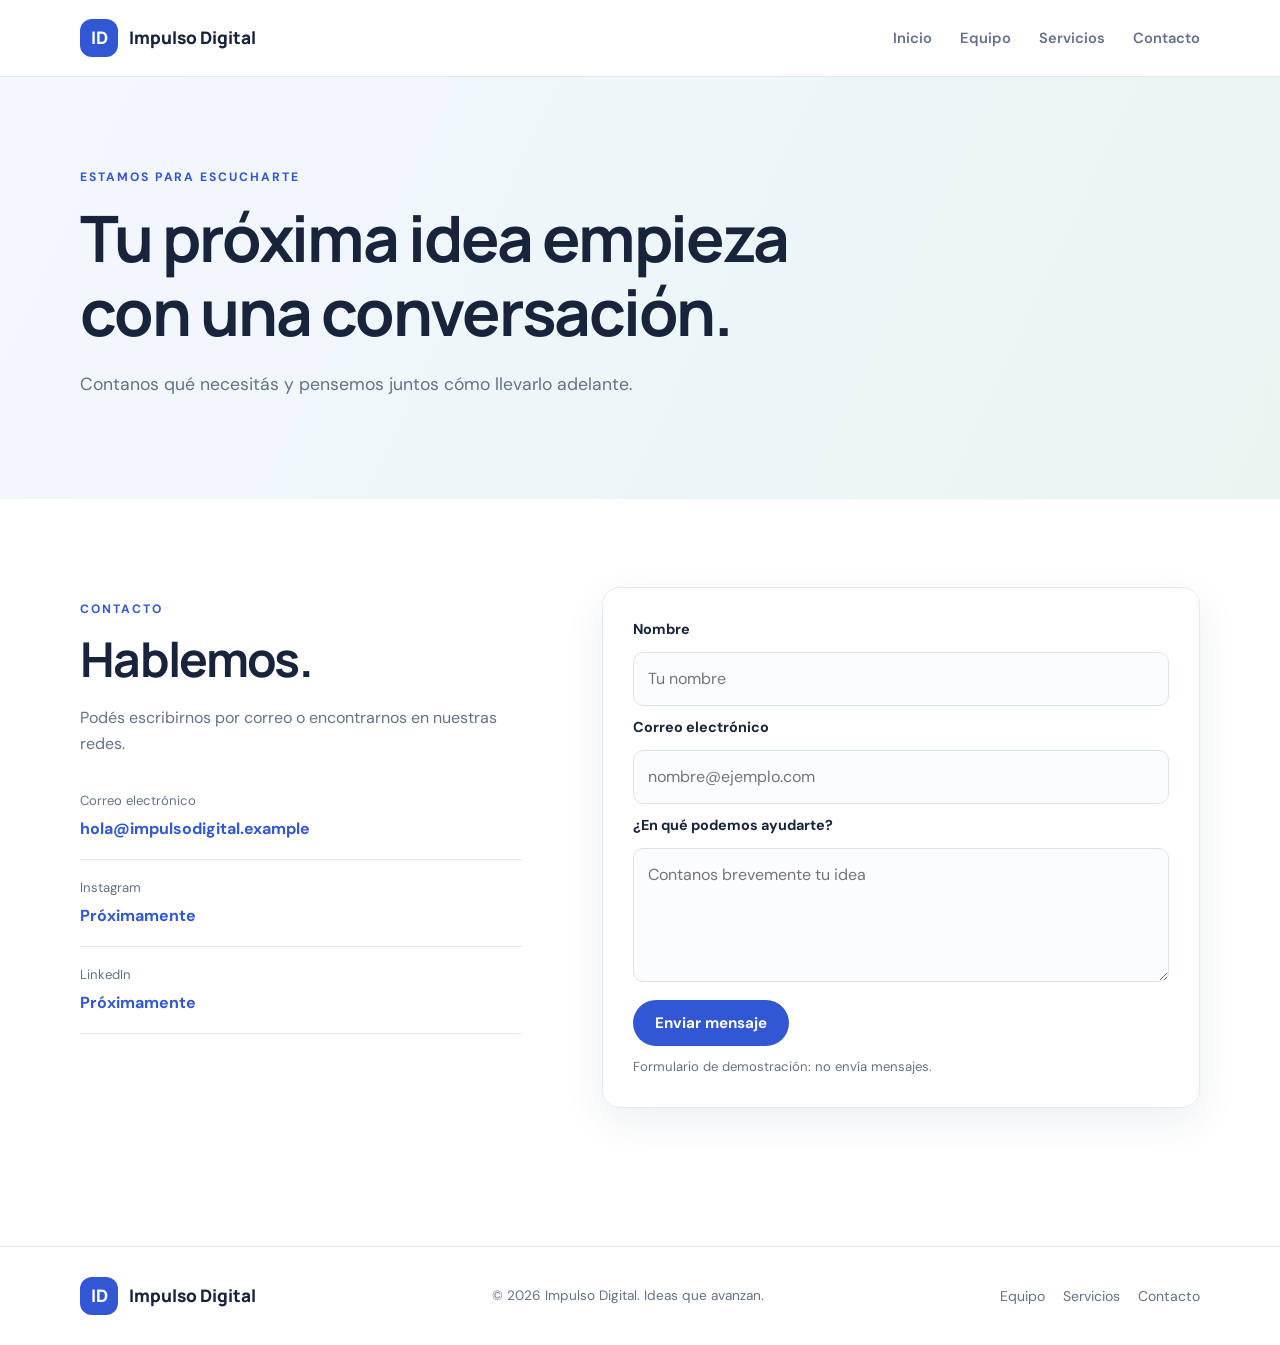
==== contacto.html @ 9b621901 "Add files via upload" ====
<!DOCTYPE html>
<html lang="es">
<head>
  <meta charset="UTF-8">
  <meta name="viewport" content="width=device-width, initial-scale=1.0">
  <title>Impulso Digital | Contacto</title>
  <link rel="stylesheet" href="css/style.css">
</head>
<body>
  <div id="navbar-container"></div>

  <main>
    <section class="page-hero">
      <div class="container">
        <p class="eyebrow">ESTAMOS PARA ESCUCHARTE</p>
        <h1>Tu próxima idea empieza con una conversación.</h1>
        <p>Contanos qué necesitás y pensemos juntos cómo llevarlo adelante.</p>
      </div>
    </section>

    <section class="section">
      <div class="container contact-layout">
        <div class="contact-details">
          <p class="eyebrow">CONTACTO</p>
          <h2>Hablemos.</h2>
          <p>Podés escribirnos por correo o encontrarnos en nuestras redes.</p>

          <div class="contact-item">
            <span class="contact-label">Correo electrónico</span>
            <a href="mailto:hola@impulsodigital.example">hola@impulsodigital.example</a>
          </div>
          <div class="contact-item">
            <span class="contact-label">Instagram</span>
            <a href="#" target="_blank" rel="noopener">Próximamente</a>
          </div>
          <div class="contact-item">
            <span class="contact-label">LinkedIn</span>
            <a href="#" target="_blank" rel="noopener">Próximamente</a>
          </div>
        </div>

        <form class="contact-form" id="contact-form">
          <label for="name">Nombre</label>
          <input id="name" name="name" type="text" placeholder="Tu nombre" required>

          <label for="email">Correo electrónico</label>
          <input id="email" name="email" type="email" placeholder="nombre@ejemplo.com" required>

          <label for="message">¿En qué podemos ayudarte?</label>
          <textarea id="message" name="message" rows="4" placeholder="Contanos brevemente tu idea" required></textarea>

          <button class="button button-primary" type="submit">Enviar mensaje</button>
          <p class="form-feedback" id="form-feedback" aria-live="polite">Formulario de demostración: no envía mensajes.</p>
        </form>
      </div>
    </section>
  </main>

  <footer id="footer-container"></footer>
  <script src="js/navbar.js"></script>
  <script src="js/main.js"></script>
</body>
</html>
---- css/style.css ----
@import url('https://fonts.googleapis.com/css2?family=DM+Sans:wght@400;500;600;700&family=Manrope:wght@400;500;600;700;800&display=swap');

:root {
  --ink: #17243b;
  --muted: #64718a;
  --blue: #3157d5;
  --blue-dark: #203da5;
  --mint: #dff5ed;
  --paper: #ffffff;
  --soft: #f4f7fc;
  --line: #e5eaf2;
  --radius: 18px;
  --shadow: 0 14px 40px rgba(25, 45, 85, .08);
}

* {
  box-sizing: border-box;
}

html {
  scroll-behavior: smooth;
}

body {
  margin: 0;
  color: var(--ink);
  background: var(--paper);
  font-family: 'DM Sans', Arial, sans-serif;
  line-height: 1.65;
}

h1,
h2,
h3 {
  font-family: 'Manrope', Arial, sans-serif;
  line-height: 1.15;
  letter-spacing: -.035em;
}

h1 {
  max-width: 760px;
  margin: 14px 0 22px;
  font-size: clamp(2.7rem, 6vw, 5rem);
}

h2 {
  margin: 10px 0 18px;
  font-size: clamp(2rem, 4vw, 3rem);
}

h3 {
  margin: 8px 0;
  font-size: 1.25rem;
}

p {
  color: var(--muted);
}

a {
  color: inherit;
  text-decoration: none;
}

.container {
  width: min(1120px, calc(100% - 48px));
  margin: 0 auto;
}

.eyebrow {
  color: var(--blue);
  font-size: .76rem;
  font-weight: 700;
  letter-spacing: .16em;
}

.site-header {
  position: sticky;
  top: 0;
  z-index: 20;
  border-bottom: 1px solid var(--line);
  background: rgba(255, 255, 255, .94);
  backdrop-filter: blur(12px);
}

.nav-inner {
  display: flex;
  min-height: 76px;
  align-items: center;
  justify-content: space-between;
  gap: 24px;
}

.brand {
  display: flex;
  align-items: center;
  gap: 11px;
  font-family: 'Manrope', sans-serif;
  font-size: 1.08rem;
  font-weight: 800;
}

.brand-mark {
  display: grid;
  width: 38px;
  height: 38px;
  place-items: center;
  border-radius: 12px;
  color: white;
  background: var(--blue);
  font-weight: 800;
}

.nav-links {
  display: flex;
  align-items: center;
  gap: 28px;
}

.nav-links a {
  color: var(--muted);
  font-size: .92rem;
  font-weight: 600;
}

.nav-links a:hover,
.nav-links a.active {
  color: var(--blue);
}

.menu-toggle {
  display: none;
  padding: 8px 12px;
  border: 1px solid var(--line);
  border-radius: 10px;
  color: var(--ink);
  background: white;
  font-size: 1.2rem;
  cursor: pointer;
}

.hero {
  position: relative;
  overflow: hidden;
  padding: 112px 0 120px;
  background: linear-gradient(115deg, #f4f7ff 0%, #edf3ff 58%, #e2f5ef 100%);
}

.hero-content {
  position: relative;
  z-index: 2;
}

.hero-copy {
  max-width: 560px;
  margin: 0 0 32px;
  font-size: 1.18rem;
}

.hero-decoration {
  position: absolute;
  top: 50%;
  right: 8%;
  width: 350px;
  height: 350px;
  transform: translateY(-50%);
  opacity: .8;
}

.orbit {
  position: absolute;
  inset: 0;
  border: 1px solid rgba(49, 87, 213, .18);
  border-radius: 50%;
  transform: rotate(-25deg) scaleX(.7);
}

.orbit-two {
  inset: 36px -25px;
  border-color: rgba(33, 160, 125, .28);
  transform: rotate(35deg) scaleX(.72);
}

.orbit-center {
  position: absolute;
  top: 50%;
  left: 50%;
  display: grid;
  width: 116px;
  height: 116px;
  place-items: center;
  transform: translate(-50%, -50%);
  border-radius: 32px;
  color: white;
  background: var(--blue);
  box-shadow: 0 22px 50px rgba(49, 87, 213, .25);
  font: 800 2.2rem 'Manrope';
}

.button {
  display: inline-flex;
  align-items: center;
  justify-content: center;
  padding: 13px 22px;
  border: 0;
  border-radius: 999px;
  font: 700 .95rem 'DM Sans';
  cursor: pointer;
  transition: transform .2s, background .2s;
}

.button:hover {
  transform: translateY(-2px);
}

.button-primary {
  color: white;
  background: var(--blue);
}

.button-primary:hover {
  background: var(--blue-dark);
}

.button-light {
  color: var(--blue);
  background: white;
}

.section {
  padding: 88px 0;
}

.soft-section {
  background: var(--soft);
}

.two-column {
  display: grid;
  grid-template-columns: 1fr 1fr;
  align-items: start;
  gap: 80px;
}

.two-column p:first-child {
  margin-top: 0;
}

.text-link {
  display: inline-flex;
  align-items: center;
  gap: 10px;
  margin-top: 10px;
  color: var(--blue);
  font-weight: 700;
}

.section-heading {
  max-width: 680px;
  margin: 0 auto 42px;
  text-align: center;
}

.section-heading p {
  margin-bottom: 0;
}

.section-heading.align-left {
  margin-left: 0;
  text-align: left;
}

.card-grid {
  display: grid;
  gap: 22px;
}

.three-cards {
  grid-template-columns: repeat(3, 1fr);
}

.info-card {
  padding: 30px;
  border: 1px solid var(--line);
  border-radius: var(--radius);
  background: white;
  box-shadow: 0 8px 25px rgba(25, 45, 85, .03);
}

.info-card p {
  margin-bottom: 0;
}

.card-icon {
  display: inline-grid;
  width: 42px;
  height: 42px;
  place-items: center;
  border-radius: 13px;
  color: var(--blue);
  background: #edf1ff;
  font-weight: 800;
}

.center-action {
  margin-top: 28px;
  text-align: center;
}

.cta-section {
  padding-top: 20px;
}

.cta-panel {
  display: flex;
  align-items: center;
  justify-content: space-between;
  gap: 30px;
  padding: 42px 48px;
  border-radius: 24px;
  background: var(--ink);
}

.cta-panel h2 {
  max-width: 650px;
  margin-bottom: 0;
  color: white;
}

.cta-panel .eyebrow {
  color: #a9baff;
}

.page-hero {
  padding: 78px 0 82px;
  background: linear-gradient(115deg, #f4f7ff, #e8f5f1);
}

.page-hero h1 {
  max-width: 800px;
  font-size: clamp(2.5rem, 5vw, 4.2rem);
}

.page-hero p:last-child {
  max-width: 650px;
  font-size: 1.1rem;
}

.team-grid {
  display: grid;
  grid-template-columns: repeat(3, 1fr);
  gap: 22px;
}

.team-card {
  overflow: hidden;
  border: 1px solid var(--line);
  border-radius: var(--radius);
  background: white;
  box-shadow: var(--shadow);
}

.avatar {
  display: grid;
  height: 170px;
  place-items: center;
  color: white;
  font: 800 2.7rem 'Manrope';
  letter-spacing: -.06em;
}

.avatar-a {
  background: linear-gradient(135deg, #3157d5, #8a9df0);
}

.avatar-b {
  background: linear-gradient(135deg, #1a927e, #8bd7c3);
}

.avatar-c {
  background: linear-gradient(135deg, #d17b48, #f0c08b);
}

.avatar-d {
  background: linear-gradient(135deg, #684db5, #b2a0e8);
}

.avatar-e {
  background: linear-gradient(135deg, #bb527c, #f0a4be);
}

.team-card-body {
  padding: 22px;
}

.team-card-body p {
  margin: 8px 0;
}

.team-role {
  color: var(--blue);
  font-size: .75rem;
  font-weight: 700;
  text-transform: uppercase;
  letter-spacing: .1em;
}

.notice {
  margin-top: 30px;
  padding: 14px 18px;
  border-radius: 12px;
  background: #fff8e8;
  font-size: .88rem;
}

.service-list {
  max-width: 900px;
}

.service-row {
  display: grid;
  grid-template-columns: 70px 1fr 40px;
  align-items: start;
  gap: 24px;
  padding: 30px 0;
  border-bottom: 1px solid var(--line);
}

.service-row:first-child {
  padding-top: 0;
}

.service-number {
  color: var(--blue);
  font: 800 1.4rem 'Manrope';
}

.service-row h2 {
  margin: 0 0 10px;
  font-size: 1.7rem;
}

.service-row p {
  max-width: 700px;
  margin: 0;
}

.service-arrow {
  color: var(--blue);
  font-size: 1.5rem;
}

.contact-layout {
  display: grid;
  grid-template-columns: .85fr 1.15fr;
  gap: 80px;
}

.contact-details h2 {
  font-size: 3rem;
}

.contact-item {
  padding: 17px 0;
  border-bottom: 1px solid var(--line);
}

.contact-label {
  display: block;
  margin-bottom: 4px;
  color: var(--muted);
  font-size: .82rem;
}

.contact-item a {
  color: var(--blue);
  font-weight: 700;
}

.contact-form {
  display: grid;
  gap: 10px;
  padding: 30px;
  border: 1px solid var(--line);
  border-radius: var(--radius);
  box-shadow: var(--shadow);
}

.contact-form label {
  font-size: .9rem;
  font-weight: 700;
}

.contact-form input,
.contact-form textarea {
  width: 100%;
  padding: 13px 14px;
  border: 1px solid #dce3ef;
  border-radius: 10px;
  color: var(--ink);
  background: #fbfcff;
  font: inherit;
}

.contact-form input:focus,
.contact-form textarea:focus {
  outline: 2px solid #cbd6ff;
  border-color: var(--blue);
}

.contact-form .button {
  justify-self: start;
  margin-top: 8px;
}

.form-feedback {
  margin: 0;
  font-size: .82rem;
}

.site-footer {
  margin-top: 50px;
  padding: 30px 0;
  border-top: 1px solid var(--line);
}

.footer-inner {
  display: flex;
  align-items: center;
  justify-content: space-between;
  gap: 20px;
}

.footer-inner p {
  margin: 0;
  font-size: .85rem;
}

.footer-links {
  display: flex;
  gap: 18px;
  color: var(--muted);
  font-size: .88rem;
}

@media (max-width: 850px) {
  .hero-decoration {
    right: -120px;
    opacity: .25;
  }

  .two-column,
  .contact-layout {
    grid-template-columns: 1fr;
    gap: 28px;
  }

  .team-grid {
    grid-template-columns: repeat(2, 1fr);
  }

  .three-cards {
    grid-template-columns: 1fr;
  }
}

@media (max-width: 620px) {
  .container {
    width: min(100% - 32px, 1120px);
  }

  .hero {
    padding: 78px 0 84px;
  }

  .hero-decoration {
    display: none;
  }

  .section {
    padding: 62px 0;
  }

  .nav-inner {
    min-height: 68px;
  }

  .menu-toggle {
    display: inline-block;
  }

  .nav-links {
    position: absolute;
    top: 68px;
    right: 0;
    left: 0;
    display: none;
    flex-direction: column;
    align-items: flex-start;
    gap: 16px;
    padding: 18px 24px 24px;
    border-bottom: 1px solid var(--line);
    background: white;
  }

  .nav-links.is-open {
    display: flex;
  }

  .team-grid {
    grid-template-columns: 1fr;
  }

  .cta-panel {
    align-items: flex-start;
    flex-direction: column;
    padding: 30px 24px;
  }

  .service-row {
    grid-template-columns: 42px 1fr;
    gap: 14px;
  }

  .service-arrow {
    display: none;
  }

  .contact-form {
    padding: 22px;
  }

  .footer-inner {
    align-items: flex-start;
    flex-direction: column;
  }
}
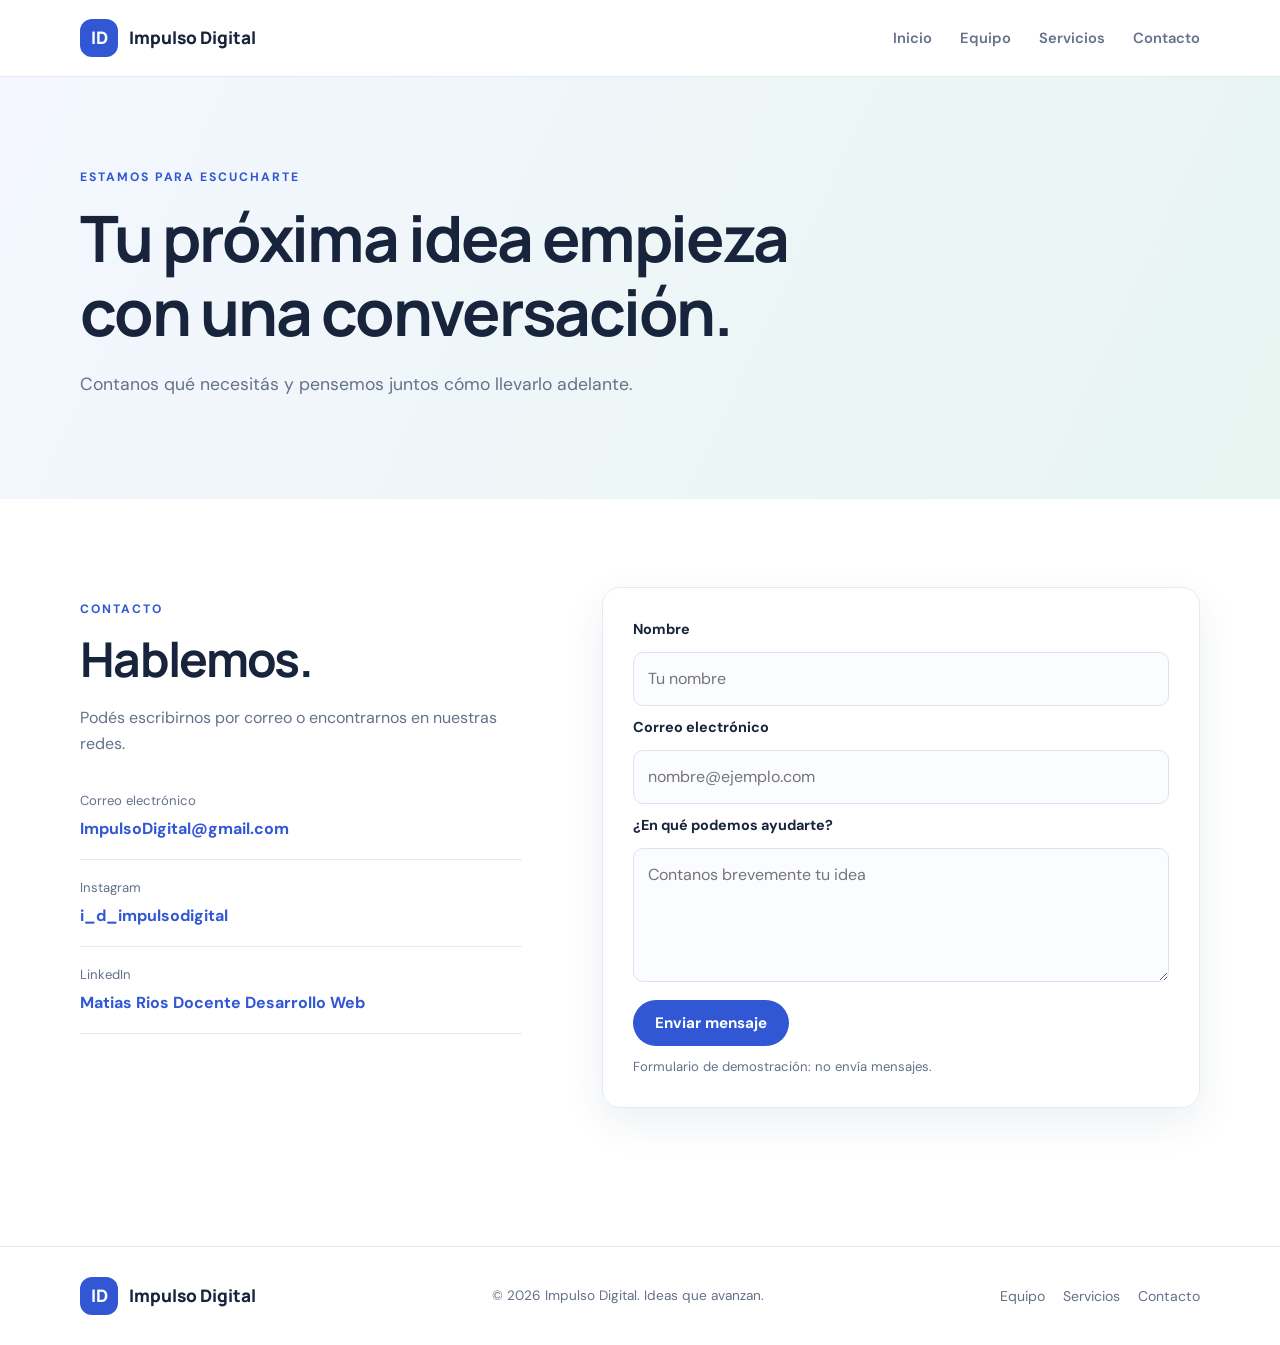
==== commit b1679471: "Cambie la informacion de contacto con el mail istagram y likedin" ====
--- a/contacto.html
+++ b/contacto.html
@@ -27,15 +27,15 @@
 
           <div class="contact-item">
             <span class="contact-label">Correo electrónico</span>
-            <a href="mailto:hola@impulsodigital.example">hola@impulsodigital.example</a>
+            <a href="ImpulsoDigital@gmail.com">ImpulsoDigital@gmail.com</a>
           </div>
           <div class="contact-item">
             <span class="contact-label">Instagram</span>
-            <a href="#" target="_blank" rel="noopener">Próximamente</a>
+            <a href="https://www.instagram.com/i_d_impulsodigital?utm_source=qr&vrfl=MXRhMXA4NjUwOTNlZQ%3D%3D" target="_blank" rel="noopener">i_d_impulsodigital</a>
           </div>
           <div class="contact-item">
             <span class="contact-label">LinkedIn</span>
-            <a href="#" target="_blank" rel="noopener">Próximamente</a>
+            <a href="https://ar.linkedin.com/in/matiaserios" target="_blank" rel="noopener">Matias Rios Docente Desarrollo Web</a>
           </div>
         </div>
 
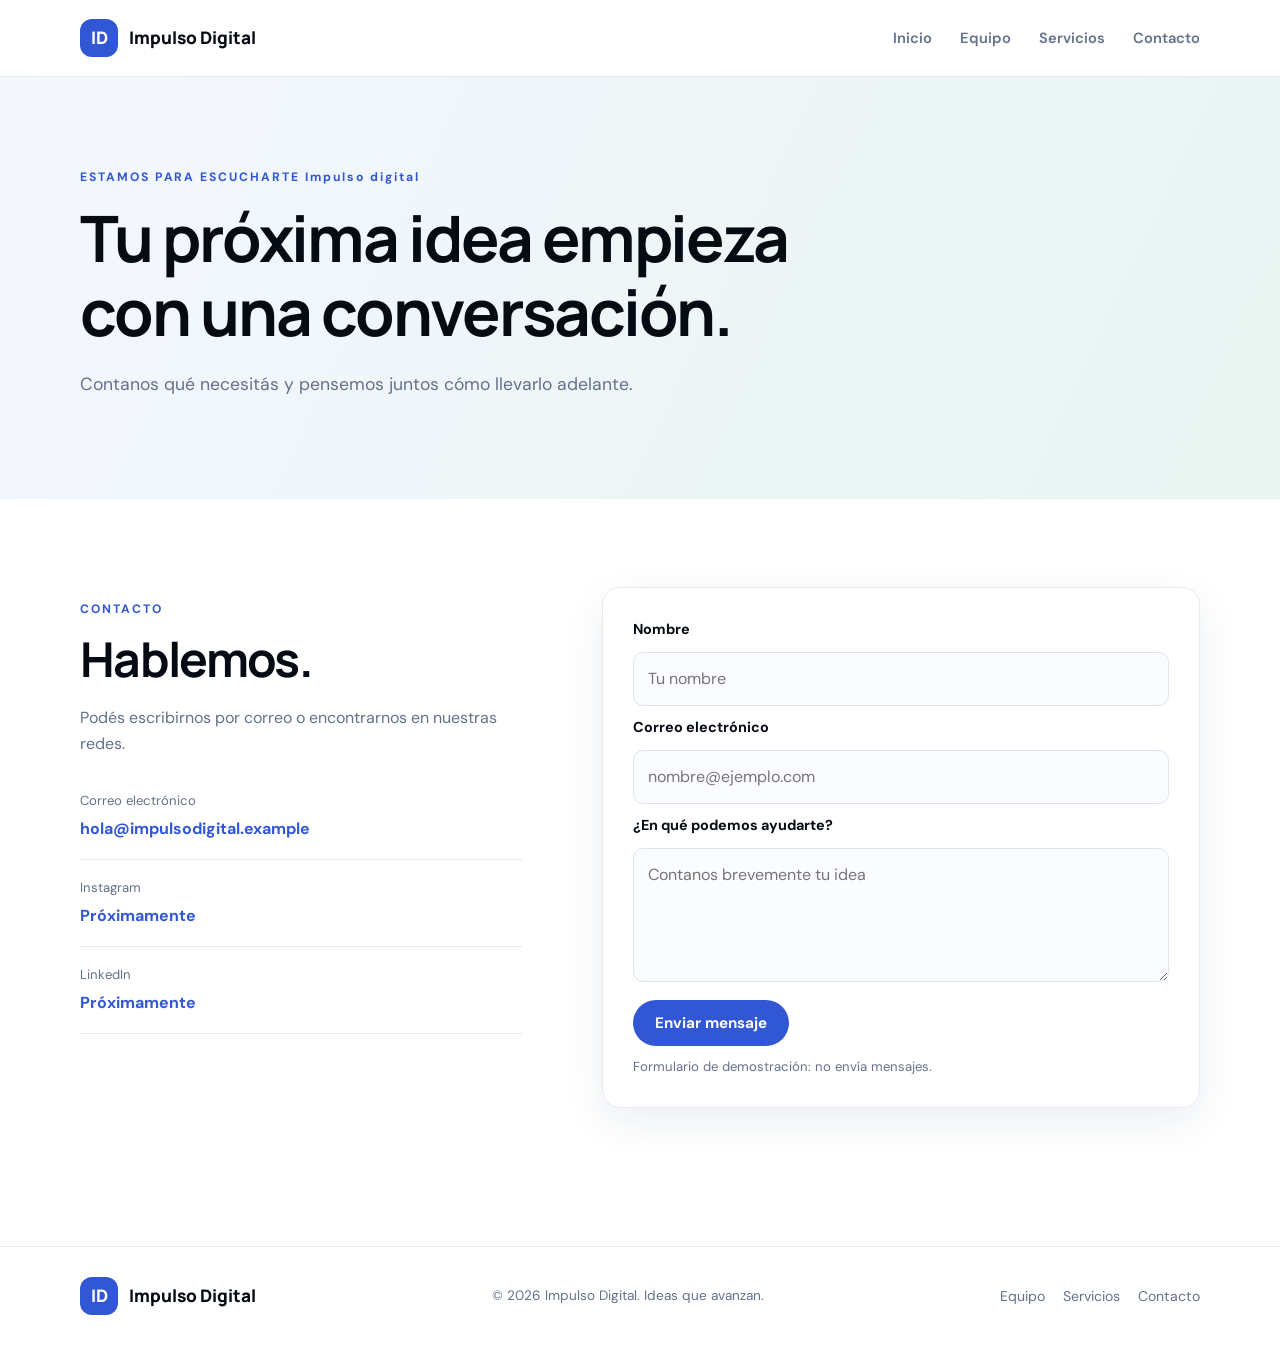
==== commit 06011f43: "Adaptacion dispositvos moviles" ====
--- a/contacto.html
+++ b/contacto.html
@@ -12,7 +12,7 @@
   <main>
     <section class="page-hero">
       <div class="container">
-        <p class="eyebrow">ESTAMOS PARA ESCUCHARTE</p>
+        <p class="eyebrow">ESTAMOS PARA ESCUCHARTE Impulso digital</p>
         <h1>Tu próxima idea empieza con una conversación.</h1>
         <p>Contanos qué necesitás y pensemos juntos cómo llevarlo adelante.</p>
       </div>
@@ -27,15 +27,15 @@
 
           <div class="contact-item">
             <span class="contact-label">Correo electrónico</span>
-            <a href="ImpulsoDigital@gmail.com">ImpulsoDigital@gmail.com</a>
+            <a href="mailto:hola@impulsodigital.example">hola@impulsodigital.example</a>
           </div>
           <div class="contact-item">
             <span class="contact-label">Instagram</span>
-            <a href="https://www.instagram.com/i_d_impulsodigital?utm_source=qr&vrfl=MXRhMXA4NjUwOTNlZQ%3D%3D" target="_blank" rel="noopener">i_d_impulsodigital</a>
+            <a href="#" target="_blank" rel="noopener">Próximamente</a>
           </div>
           <div class="contact-item">
             <span class="contact-label">LinkedIn</span>
-            <a href="https://ar.linkedin.com/in/matiaserios" target="_blank" rel="noopener">Matias Rios Docente Desarrollo Web</a>
+            <a href="#" target="_blank" rel="noopener">Próximamente</a>
           </div>
         </div>
 
--- a/css/style.css
+++ b/css/style.css
@@ -1,7 +1,7 @@
 @import url('https://fonts.googleapis.com/css2?family=DM+Sans:wght@400;500;600;700&family=Manrope:wght@400;500;600;700;800&display=swap');
 
 :root {
-  --ink: #17243b;
+  --ink: #060b13;
   --muted: #64718a;
   --blue: #3157d5;
   --blue-dark: #203da5;
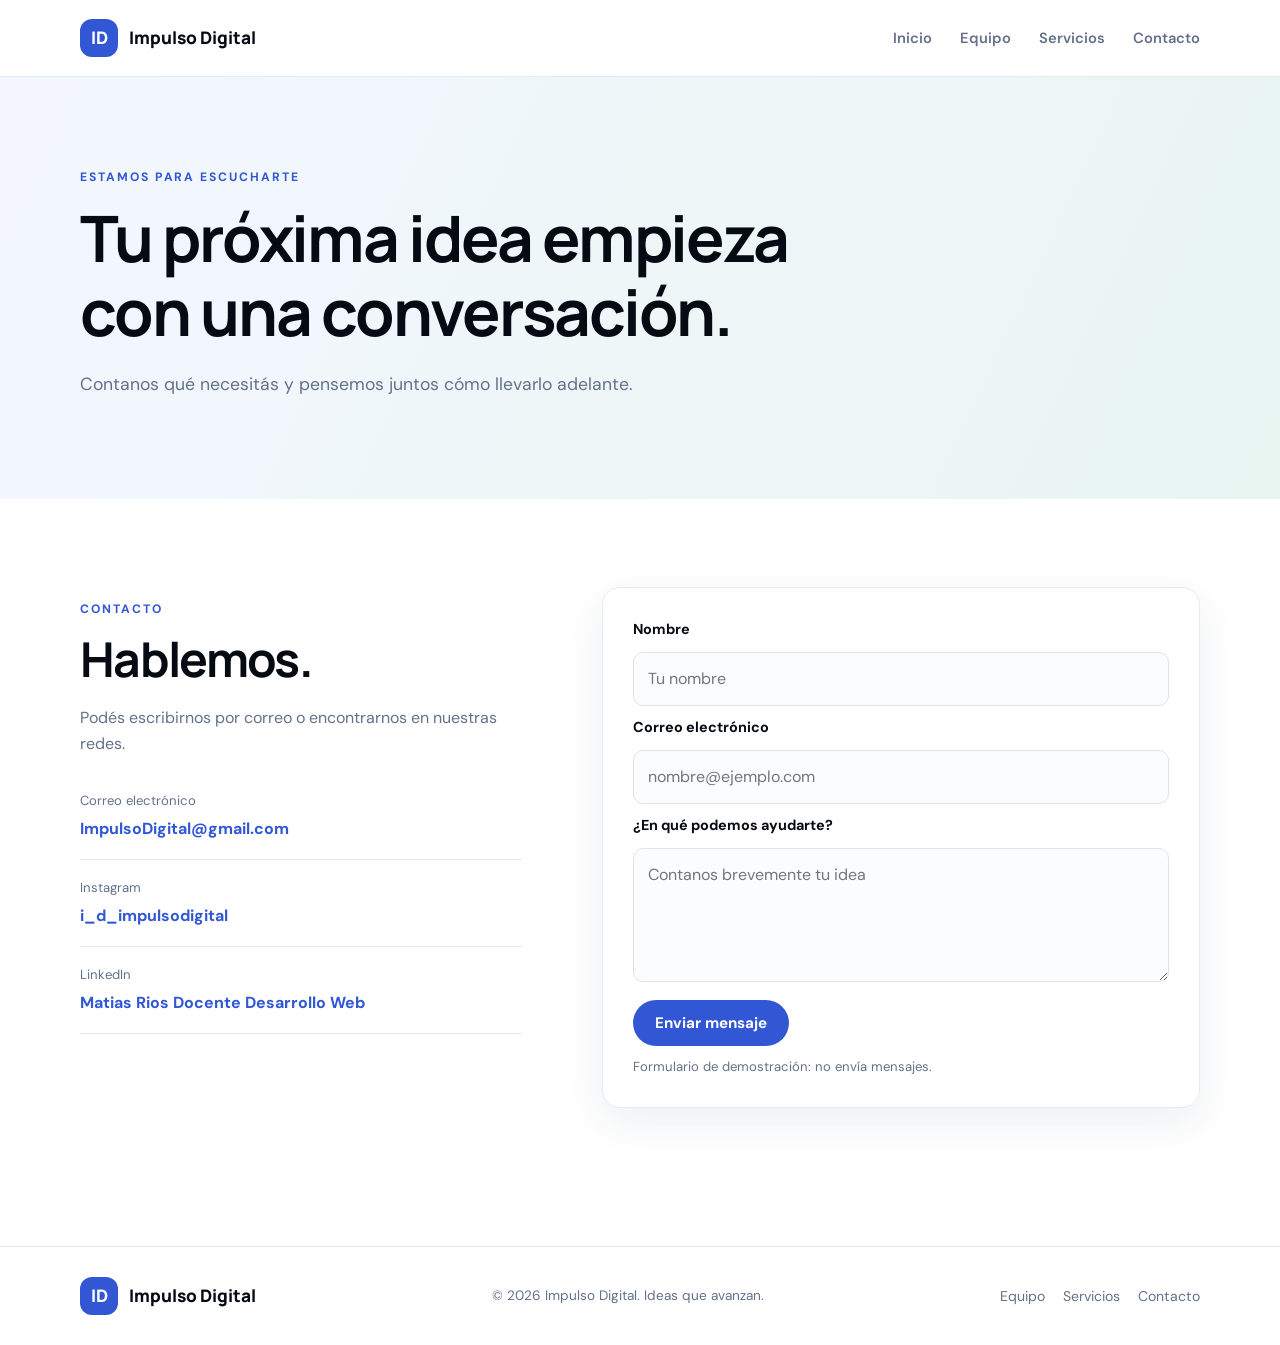
==== commit dd460a1b: "Merge pull request #1 from desaweb2026/esteban-matlach Cambie la informacion de contacto con el mail" ====
--- a/contacto.html
+++ b/contacto.html
@@ -12,7 +12,7 @@
   <main>
     <section class="page-hero">
       <div class="container">
-        <p class="eyebrow">ESTAMOS PARA ESCUCHARTE Impulso digital</p>
+        <p class="eyebrow">ESTAMOS PARA ESCUCHARTE</p>
         <h1>Tu próxima idea empieza con una conversación.</h1>
         <p>Contanos qué necesitás y pensemos juntos cómo llevarlo adelante.</p>
       </div>
@@ -27,15 +27,15 @@
 
           <div class="contact-item">
             <span class="contact-label">Correo electrónico</span>
-            <a href="mailto:hola@impulsodigital.example">hola@impulsodigital.example</a>
+            <a href="ImpulsoDigital@gmail.com">ImpulsoDigital@gmail.com</a>
           </div>
           <div class="contact-item">
             <span class="contact-label">Instagram</span>
-            <a href="#" target="_blank" rel="noopener">Próximamente</a>
+            <a href="https://www.instagram.com/i_d_impulsodigital?utm_source=qr&vrfl=MXRhMXA4NjUwOTNlZQ%3D%3D" target="_blank" rel="noopener">i_d_impulsodigital</a>
           </div>
           <div class="contact-item">
             <span class="contact-label">LinkedIn</span>
-            <a href="#" target="_blank" rel="noopener">Próximamente</a>
+            <a href="https://ar.linkedin.com/in/matiaserios" target="_blank" rel="noopener">Matias Rios Docente Desarrollo Web</a>
           </div>
         </div>
 
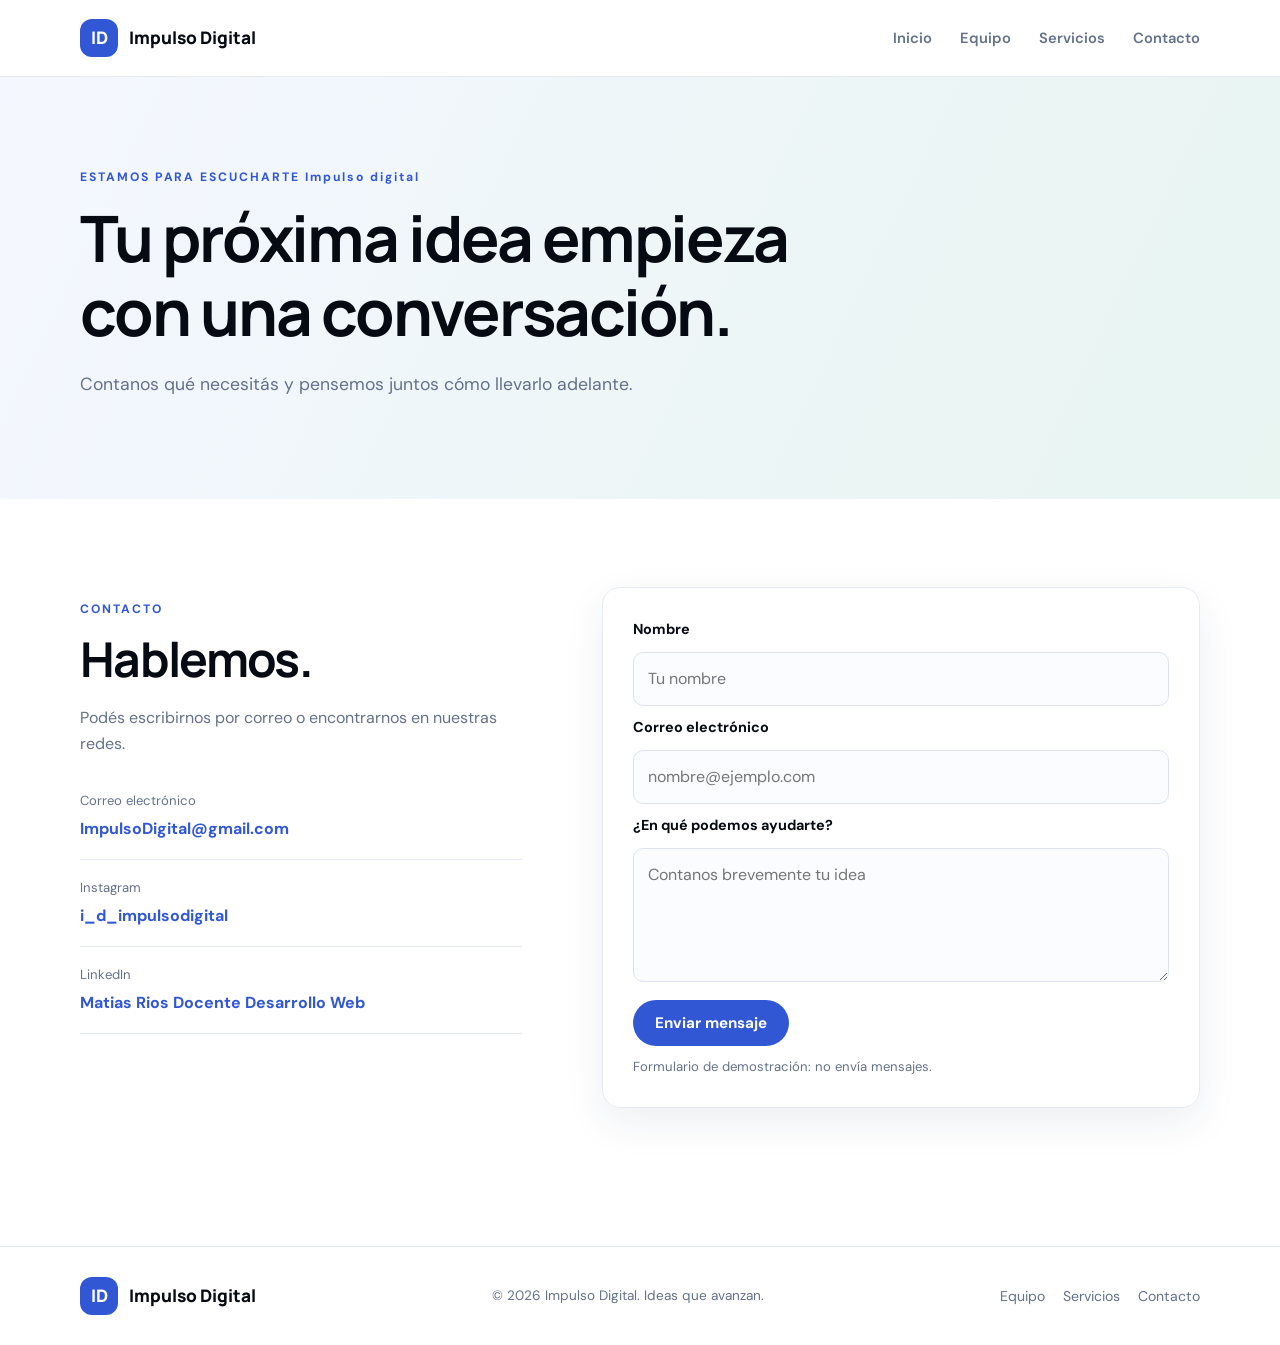
==== commit c6843acd: "Merge pull request #2 from desaweb2026/agustin-bazan Modificaciones en el index.html" ====
--- a/contacto.html
+++ b/contacto.html
@@ -12,7 +12,7 @@
   <main>
     <section class="page-hero">
       <div class="container">
-        <p class="eyebrow">ESTAMOS PARA ESCUCHARTE</p>
+        <p class="eyebrow">ESTAMOS PARA ESCUCHARTE Impulso digital</p>
         <h1>Tu próxima idea empieza con una conversación.</h1>
         <p>Contanos qué necesitás y pensemos juntos cómo llevarlo adelante.</p>
       </div>
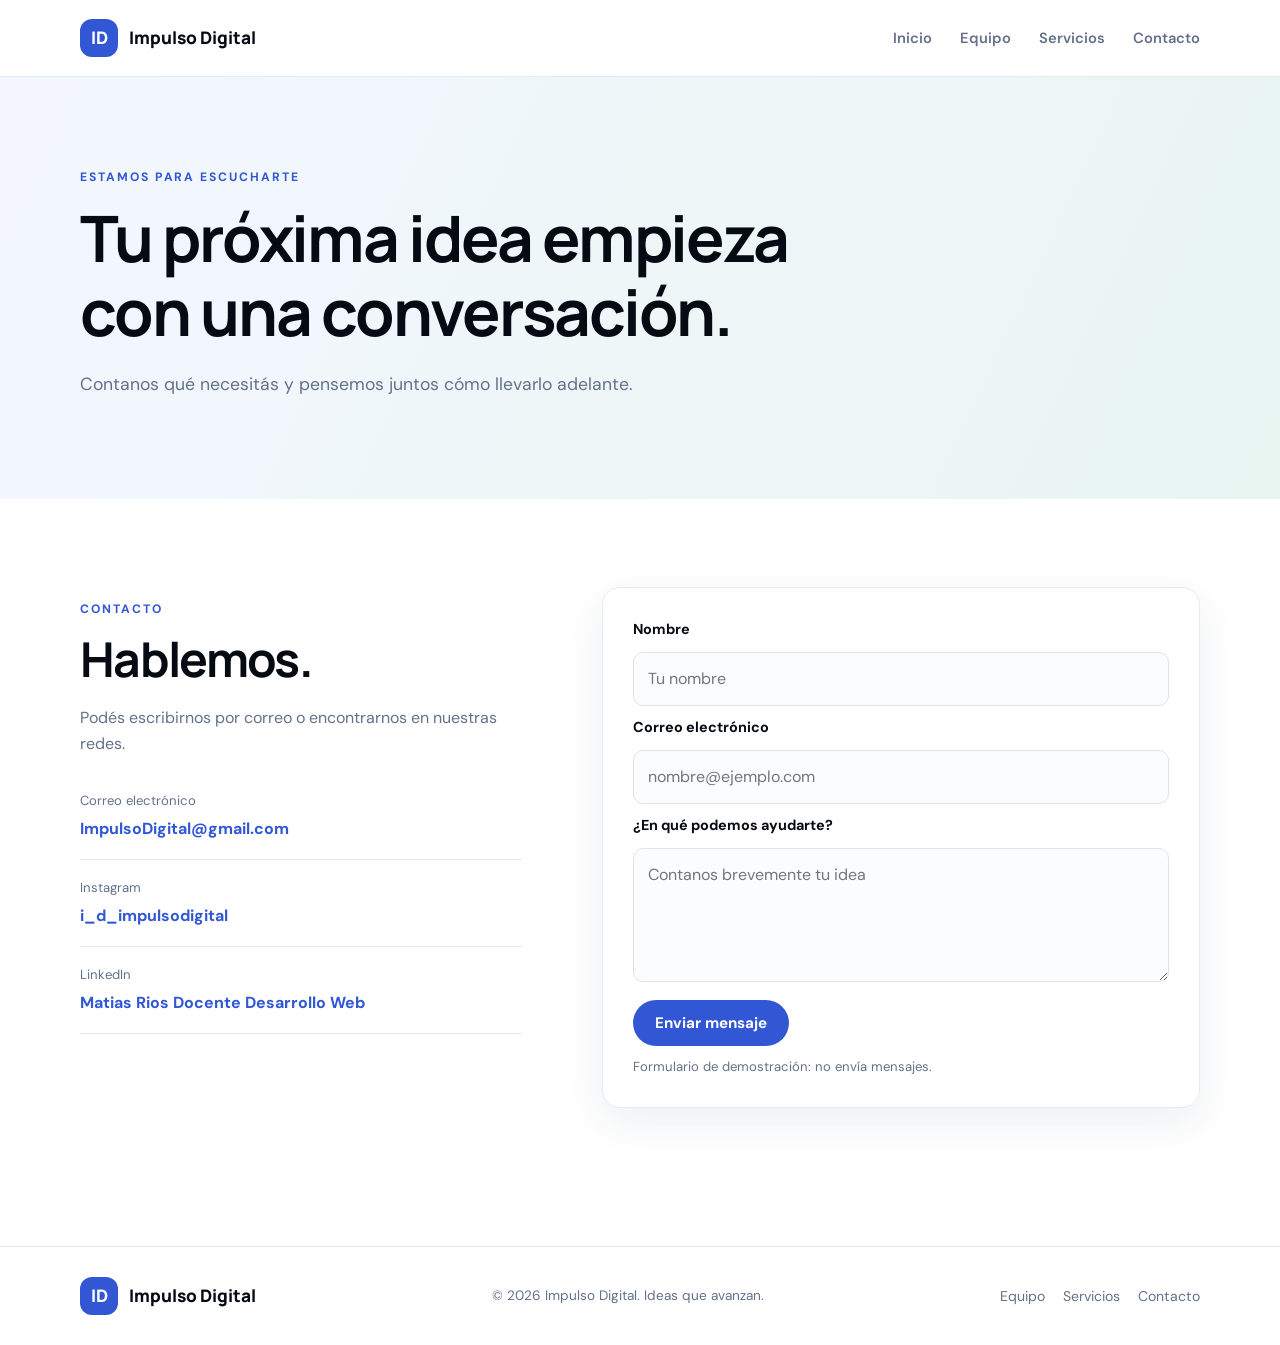
==== commit 4e828868: "Revert "Modificaciones en el index.html"" ====
--- a/contacto.html
+++ b/contacto.html
@@ -12,7 +12,7 @@
   <main>
     <section class="page-hero">
       <div class="container">
-        <p class="eyebrow">ESTAMOS PARA ESCUCHARTE Impulso digital</p>
+        <p class="eyebrow">ESTAMOS PARA ESCUCHARTE</p>
         <h1>Tu próxima idea empieza con una conversación.</h1>
         <p>Contanos qué necesitás y pensemos juntos cómo llevarlo adelante.</p>
       </div>
